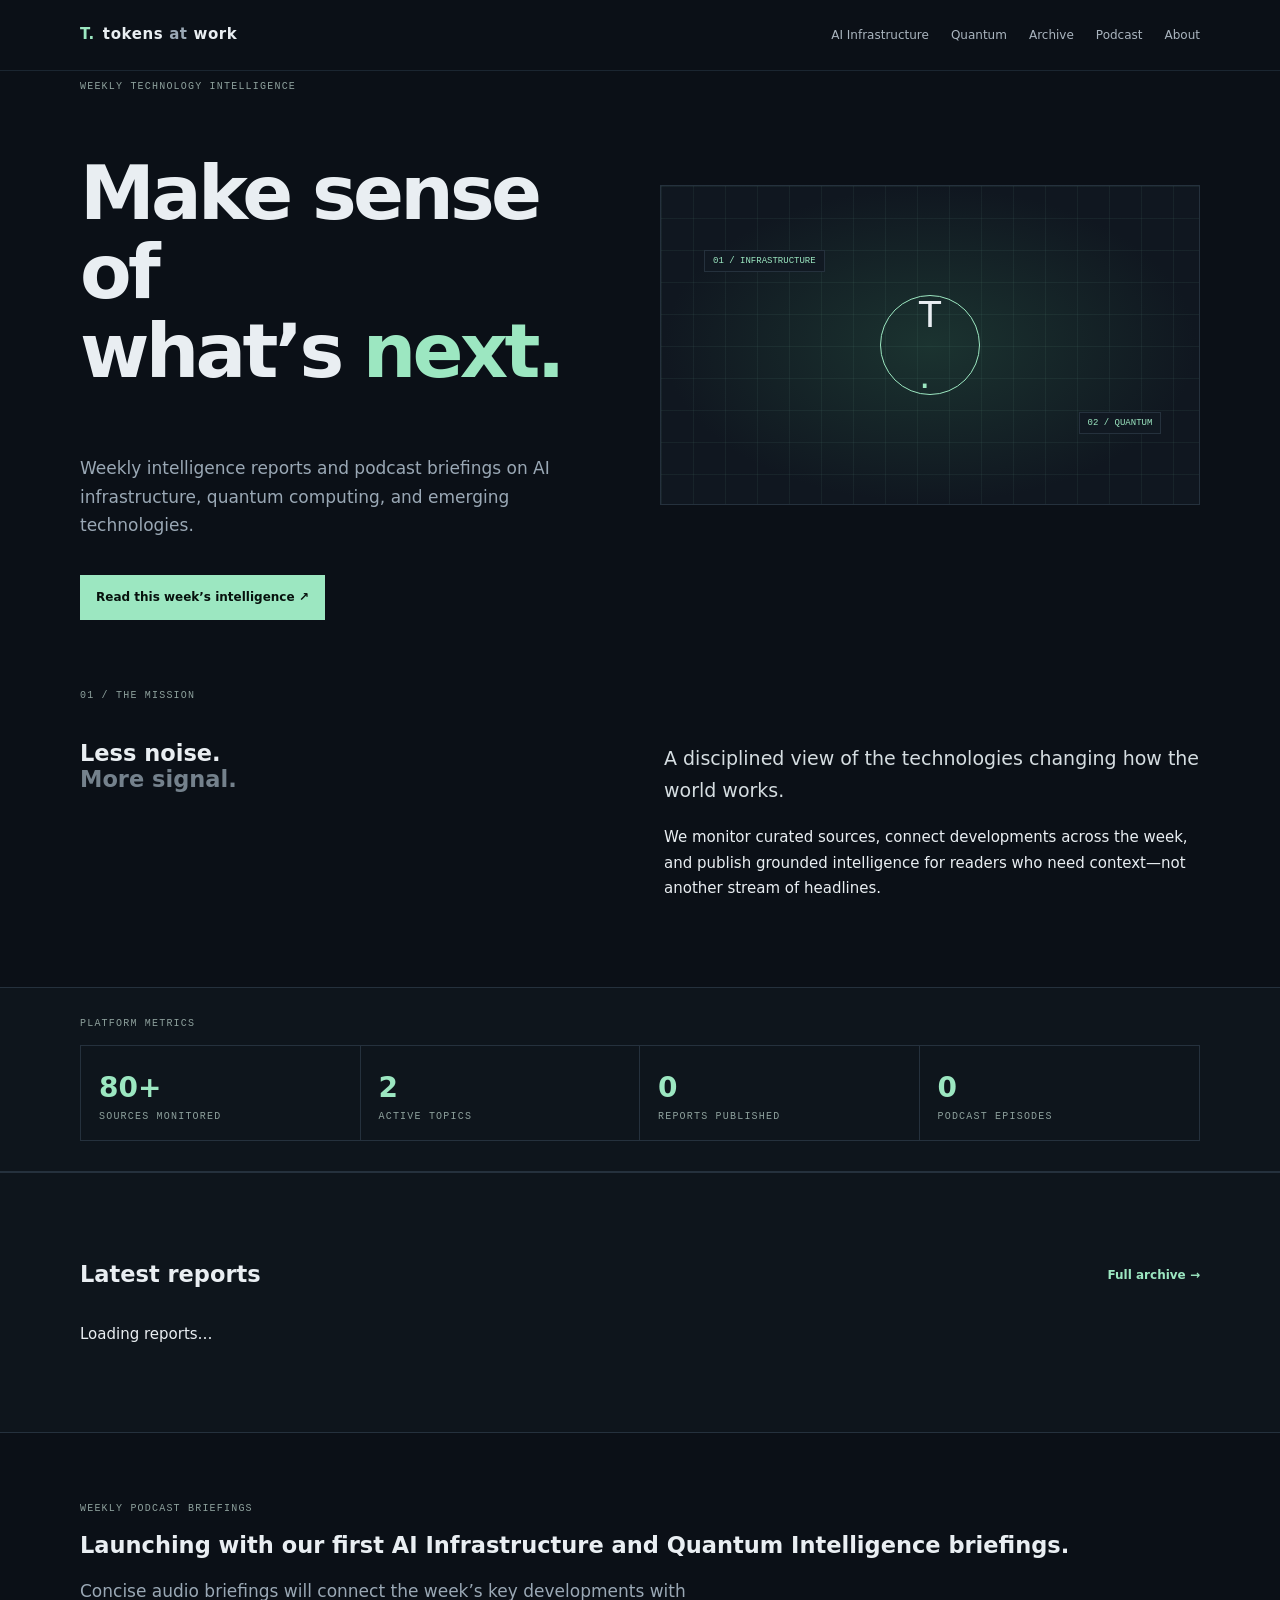
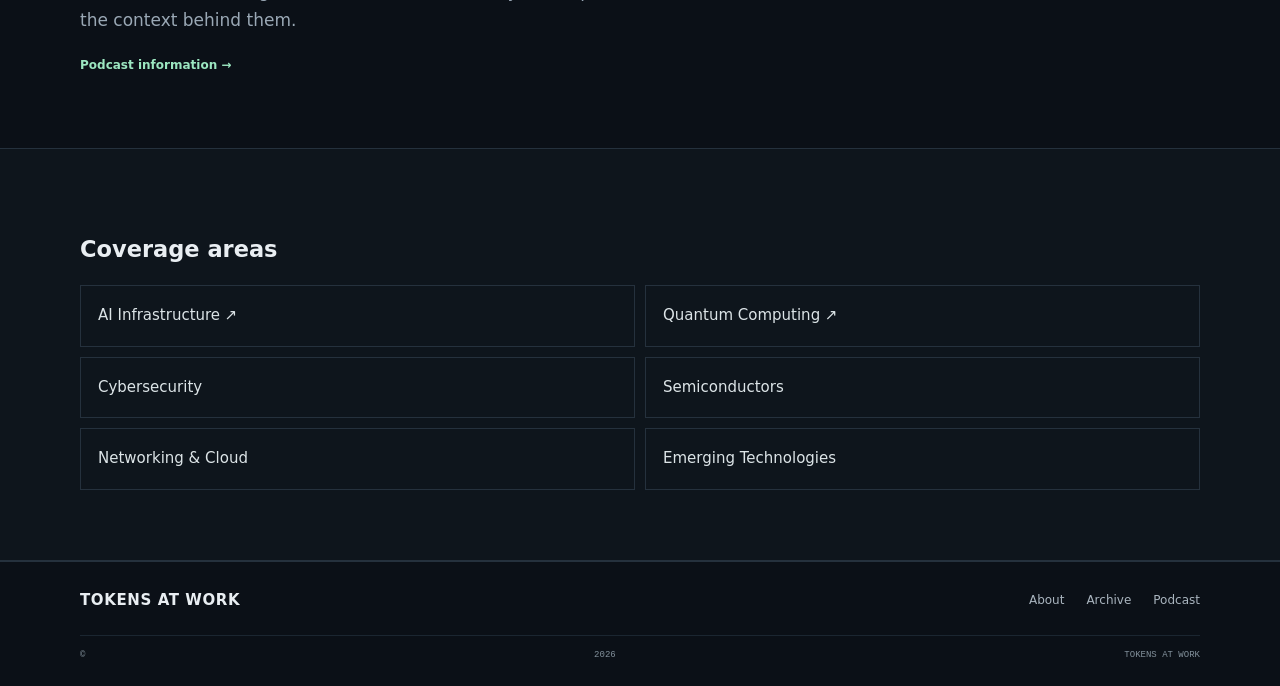
==== index.html @ ba8f6837 "Prepare Tokens at Work site with stable catalog root and report previews" ====
<!doctype html>
<html lang="en"><head><meta charset="utf-8"><meta name="viewport" content="width=device-width, initial-scale=1"><meta name="description" content="Weekly intelligence reports and podcast briefings on AI infrastructure, quantum computing, and emerging technologies."><meta name="theme-color" content="#0b1017"><title>Tokens at Work — Weekly Technology Intelligence</title><link rel="stylesheet" href="assets/css/styles.css"><script src="assets/js/main.js" defer></script></head><body><a class="skip-link" href="#main">Skip to content</a><header class="site-header"><div class="container nav-wrap"><a class="brand" href="index.html"><span class="brand-mark">T.</span><span>tokens <span class="brand-at">at</span> work</span></a><button class="menu-toggle" aria-expanded="false" aria-controls="primary-nav" aria-label="Toggle navigation"><span></span><span></span></button><nav class="primary-nav" id="primary-nav"><a href="ai/index.html">AI Infrastructure</a><a href="quantum/index.html">Quantum</a><a href="archive/index.html">Archive</a><a href="podcast/index.html">Podcast</a><a href="about/index.html">About</a></nav></div></header><main id="main"><section class="hero container"><div><p class="eyebrow">WEEKLY TECHNOLOGY INTELLIGENCE</p><h1>Make sense of<br>what’s <span class="accent-text">next.</span></h1><p class="hero-lede">Weekly intelligence reports and podcast briefings on AI infrastructure, quantum computing, and emerging technologies.</p><a class="button button-primary" href="archive/index.html">Read this week’s intelligence ↗</a></div><div class="hero-visual"><div class="visual-grid"></div><div class="visual-core">T<span>.</span></div><span class="signal signal-a">01 / INFRASTRUCTURE</span><span class="signal signal-b">02 / QUANTUM</span></div></section><section class="section container"><div class="section-kicker">01 / THE MISSION</div><div class="mission-content"><h2>Less noise.<br><span class="muted">More signal.</span></h2><div><p class="body-large">A disciplined view of the technologies changing how the world works.</p><p>We monitor curated sources, connect developments across the week, and publish grounded intelligence for readers who need context—not another stream of headlines.</p></div></div></section><section class="metrics-section"><div class="container"><div class="section-kicker">PLATFORM METRICS</div><div class="metrics-grid"><div class="metric-card"><strong data-metric="sources">80+</strong><span>SOURCES MONITORED</span></div><div class="metric-card"><strong data-metric="topics">2</strong><span>ACTIVE TOPICS</span></div><div class="metric-card"><strong data-metric="reports">0</strong><span>REPORTS PUBLISHED</span></div><div class="metric-card"><strong data-metric="episodes">0</strong><span>PODCAST EPISODES</span></div></div></div></section><section class="section section-border"><div class="container"><div class="section-heading"><h2>Latest reports</h2><a class="text-link" href="archive/index.html">Full archive →</a></div><div class="report-grid" data-report-list data-limit="2"><p>Loading reports…</p></div></div></section><section class="section container"><div class="section-kicker">WEEKLY PODCAST BRIEFINGS</div><h2>Launching with our first AI Infrastructure and Quantum Intelligence briefings.</h2><p class="hero-lede">Concise audio briefings will connect the week’s key developments with the context behind them.</p><a class="text-link" href="podcast/index.html">Podcast information →</a></section><section class="section section-border"><div class="container"><h2>Coverage areas</h2><div class="topics-grid"><a class="topic-tile" href="ai/index.html">AI Infrastructure ↗</a><a class="topic-tile" href="quantum/index.html">Quantum Computing ↗</a><a class="topic-tile" href="cyber/index.html">Cybersecurity</a><a class="topic-tile" href="semiconductors/index.html">Semiconductors</a><a class="topic-tile" href="networking/index.html">Networking &amp; Cloud</a><span class="topic-tile">Emerging Technologies</span></div></div></section></main><footer class="site-footer"><div class="container footer-main"><a class="brand" href="index.html">TOKENS AT WORK</a><div class="footer-links"><a href="about/index.html">About</a><a href="archive/index.html">Archive</a><a href="podcast/index.html">Podcast</a></div></div><div class="container footer-bottom">© <span data-year>2026</span> TOKENS AT WORK</div></footer></body></html>
---- assets/css/styles.css ----
@charset "UTF-8";
:root{color-scheme:dark;--bg:#0b1017;--surface:#101720;--line:#25313d;--soft:#1b2631;--text:#e9eef2;--muted:#9aa8b5;--accent:#9ce7c1;--mono:ui-monospace,SFMono-Regular,Consolas,monospace;--sans:system-ui,-apple-system,"Segoe UI",sans-serif;--max:1120px}*{box-sizing:border-box}body{margin:0;background:var(--bg);color:var(--text);font:15px/1.7 var(--sans)}a{color:inherit;text-decoration:none}a:hover{color:var(--accent)}.container{width:min(var(--max),calc(100% - 48px));margin:auto}.skip-link{position:absolute;top:-100px;left:1rem;background:var(--accent);color:#07110d;padding:.5rem}.skip-link:focus{top:1rem}.site-header{border-bottom:1px solid var(--soft)}.nav-wrap{min-height:70px;display:flex;align-items:center;justify-content:space-between}.brand{font-weight:750;letter-spacing:.04em}.brand-mark{color:var(--accent);padding-right:8px}.brand-at{color:var(--muted)}.primary-nav,.footer-links{display:flex;gap:22px}.primary-nav a,.footer-links a{font-size:12px;color:#aab5bf}.menu-toggle{display:none}.hero{min-height:470px;display:grid;grid-template-columns:1fr 1fr;gap:40px;align-items:center}.hero h1,.page-hero h1{font-size:clamp(2.8rem,6vw,4.7rem);line-height:1.05;letter-spacing:-.05em}.accent-text{color:var(--accent)}.hero-lede{max-width:620px;color:var(--muted);font-size:17px}.eyebrow,.section-kicker,.mono,.metric-card span{font:10px var(--mono);letter-spacing:.12em;color:#8da09c}.button{display:inline-block;margin-top:18px;padding:12px 16px;background:var(--accent);color:#07110d;font-size:12px;font-weight:700}.section{padding-block:70px}.section-border,.metrics-section{border-block:1px solid var(--line);background:#0e151c}.mission-content,.split-section{display:grid;grid-template-columns:1fr 1fr;gap:48px;margin-top:22px}.mission-content h2,.section h2{line-height:1.15}.muted{color:#74818c}.body-large{font-size:19px;color:#d5dde1}.metrics-section{padding:30px 0}.metrics-grid{display:grid;grid-template-columns:repeat(4,1fr);margin-top:16px;border:1px solid var(--line)}.metric-card{padding:18px;display:flex;flex-direction:column;border-right:1px solid var(--line)}.metric-card:last-child{border:0}.metric-card strong{font-size:28px;color:var(--accent)}.section-heading{display:flex;justify-content:space-between;align-items:center}.text-link{color:var(--accent);font-size:12px;font-weight:650}.report-grid{display:grid;grid-template-columns:1fr 1fr;gap:14px}.report-card,.episode-preview{padding:22px;border:1px solid var(--line);background:var(--surface)}.card-topline,.card-footer{display:flex;justify-content:space-between;gap:10px}.topic-tag{font:9px var(--mono);color:var(--accent)}.tag-quantum{color:#c3a6ff}.report-card p,.episode-row p{color:var(--muted);font-size:13px}.card-footer{border-top:1px solid var(--soft);padding-top:12px;font:10px var(--mono);color:#9aa8b5}.topics-grid{display:grid;grid-template-columns:1fr 1fr;gap:10px;margin-top:22px}.topic-tile{padding:17px;border:1px solid var(--line);color:#dce4e7}.hero-visual{height:320px;position:relative;display:grid;place-items:center;overflow:hidden;border:1px solid var(--line);background:radial-gradient(ellipse,#1b3330,#101720 70%)}.visual-grid{position:absolute;inset:0;background-image:linear-gradient(#8ed6bd10 1px,transparent 1px),linear-gradient(90deg,#8ed6bd10 1px,transparent 1px);background-size:32px 32px}.visual-core{z-index:1;width:100px;height:100px;border:1px solid var(--accent);border-radius:50%;display:grid;place-content:center;font-size:36px}.visual-core span{color:var(--accent)}.signal{position:absolute;padding:5px 8px;background:#111922;border:1px solid var(--line);font:9px var(--mono);color:var(--accent)}.signal-a{top:20%;left:8%}.signal-b{right:7%;bottom:22%}.site-footer{border-top:1px solid var(--line);padding:26px 0}.footer-main,.footer-bottom{display:flex;justify-content:space-between;gap:20px;align-items:center}.footer-bottom{margin-top:22px;border-top:1px solid var(--soft);padding-top:14px;font:9px var(--mono);color:#82909b}.page-hero{padding-block:70px}.archive-year{padding:15px 0;border-bottom:1px solid var(--line)}.week-group{padding:12px;border-top:1px solid var(--soft)}.archive-row,.episode-row{display:flex;align-items:center;justify-content:space-between;gap:16px;padding:10px 0}.empty-state{padding:16px;border:1px solid var(--line);color:var(--muted)}.platform-links{display:flex;gap:15px;flex-wrap:wrap;padding:16px 0}.platform-links a{border:1px solid var(--line);padding:10px}.report-document{max-width:800px}.report-document li{margin:.5rem 0}.sample-note{font-size:12px;color:var(--muted)}
@media(max-width:720px){.container{width:calc(100% - 32px)}.hero{grid-template-columns:1fr;padding-block:45px}.hero-visual{height:260px}.primary-nav{gap:10px;flex-wrap:wrap}.primary-nav a{font-size:10px}.mission-content,.split-section{grid-template-columns:1fr;gap:15px}.report-grid{grid-template-columns:1fr}.metrics-grid{grid-template-columns:1fr 1fr}.metric-card:nth-child(2){border-right:0}.metric-card:nth-child(-n+2){border-bottom:1px solid var(--line)}.topics-grid{grid-template-columns:1fr}.footer-main{align-items:flex-start;flex-direction:column}.section{padding-block:48px}}
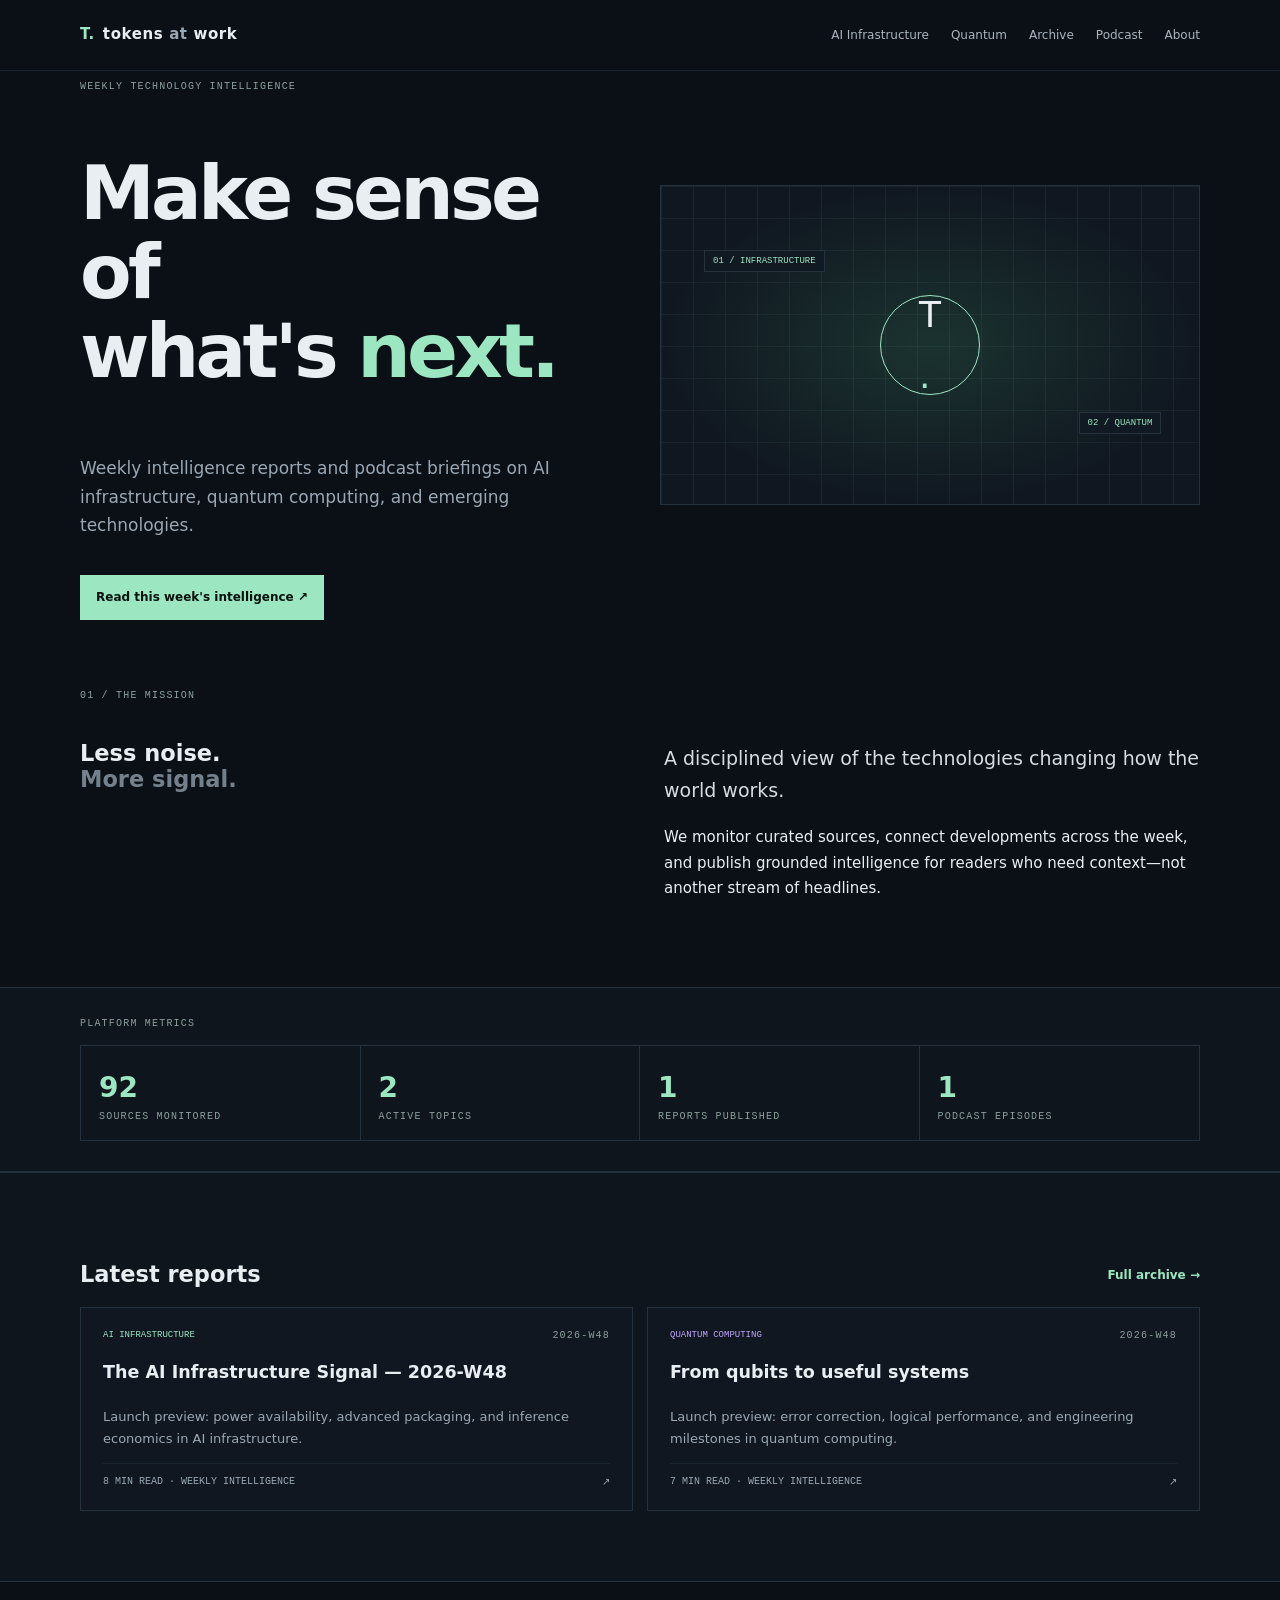
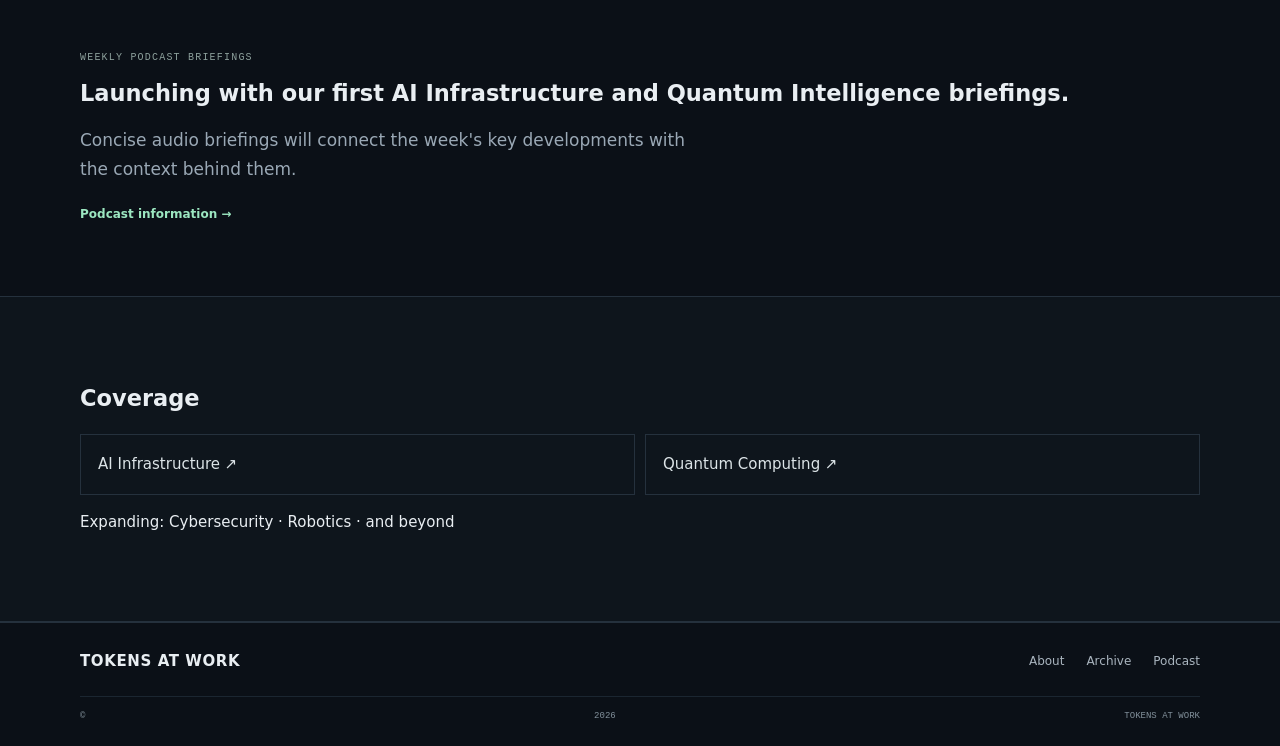
==== commit e4e917aa: "Clean up" ====
--- a/index.html
+++ b/index.html
@@ -1,2 +1,109 @@
 <!doctype html>
-<html lang="en"><head><meta charset="utf-8"><meta name="viewport" content="width=device-width, initial-scale=1"><meta name="description" content="Weekly intelligence reports and podcast briefings on AI infrastructure, quantum computing, and emerging technologies."><meta name="theme-color" content="#0b1017"><title>Tokens at Work — Weekly Technology Intelligence</title><link rel="stylesheet" href="assets/css/styles.css"><script src="assets/js/main.js" defer></script></head><body><a class="skip-link" href="#main">Skip to content</a><header class="site-header"><div class="container nav-wrap"><a class="brand" href="index.html"><span class="brand-mark">T.</span><span>tokens <span class="brand-at">at</span> work</span></a><button class="menu-toggle" aria-expanded="false" aria-controls="primary-nav" aria-label="Toggle navigation"><span></span><span></span></button><nav class="primary-nav" id="primary-nav"><a href="ai/index.html">AI Infrastructure</a><a href="quantum/index.html">Quantum</a><a href="archive/index.html">Archive</a><a href="podcast/index.html">Podcast</a><a href="about/index.html">About</a></nav></div></header><main id="main"><section class="hero container"><div><p class="eyebrow">WEEKLY TECHNOLOGY INTELLIGENCE</p><h1>Make sense of<br>what’s <span class="accent-text">next.</span></h1><p class="hero-lede">Weekly intelligence reports and podcast briefings on AI infrastructure, quantum computing, and emerging technologies.</p><a class="button button-primary" href="archive/index.html">Read this week’s intelligence ↗</a></div><div class="hero-visual"><div class="visual-grid"></div><div class="visual-core">T<span>.</span></div><span class="signal signal-a">01 / INFRASTRUCTURE</span><span class="signal signal-b">02 / QUANTUM</span></div></section><section class="section container"><div class="section-kicker">01 / THE MISSION</div><div class="mission-content"><h2>Less noise.<br><span class="muted">More signal.</span></h2><div><p class="body-large">A disciplined view of the technologies changing how the world works.</p><p>We monitor curated sources, connect developments across the week, and publish grounded intelligence for readers who need context—not another stream of headlines.</p></div></div></section><section class="metrics-section"><div class="container"><div class="section-kicker">PLATFORM METRICS</div><div class="metrics-grid"><div class="metric-card"><strong data-metric="sources">80+</strong><span>SOURCES MONITORED</span></div><div class="metric-card"><strong data-metric="topics">2</strong><span>ACTIVE TOPICS</span></div><div class="metric-card"><strong data-metric="reports">0</strong><span>REPORTS PUBLISHED</span></div><div class="metric-card"><strong data-metric="episodes">0</strong><span>PODCAST EPISODES</span></div></div></div></section><section class="section section-border"><div class="container"><div class="section-heading"><h2>Latest reports</h2><a class="text-link" href="archive/index.html">Full archive →</a></div><div class="report-grid" data-report-list data-limit="2"><p>Loading reports…</p></div></div></section><section class="section container"><div class="section-kicker">WEEKLY PODCAST BRIEFINGS</div><h2>Launching with our first AI Infrastructure and Quantum Intelligence briefings.</h2><p class="hero-lede">Concise audio briefings will connect the week’s key developments with the context behind them.</p><a class="text-link" href="podcast/index.html">Podcast information →</a></section><section class="section section-border"><div class="container"><h2>Coverage areas</h2><div class="topics-grid"><a class="topic-tile" href="ai/index.html">AI Infrastructure ↗</a><a class="topic-tile" href="quantum/index.html">Quantum Computing ↗</a><a class="topic-tile" href="cyber/index.html">Cybersecurity</a><a class="topic-tile" href="semiconductors/index.html">Semiconductors</a><a class="topic-tile" href="networking/index.html">Networking &amp; Cloud</a><span class="topic-tile">Emerging Technologies</span></div></div></section></main><footer class="site-footer"><div class="container footer-main"><a class="brand" href="index.html">TOKENS AT WORK</a><div class="footer-links"><a href="about/index.html">About</a><a href="archive/index.html">Archive</a><a href="podcast/index.html">Podcast</a></div></div><div class="container footer-bottom">© <span data-year>2026</span> TOKENS AT WORK</div></footer></body></html>
+<html lang="en">
+<head>
+  <meta charset="utf-8">
+  <meta name="viewport" content="width=device-width, initial-scale=1">
+  <meta name="description" content="Weekly intelligence reports and podcast briefings on AI infrastructure, quantum computing, and emerging technologies.">
+  <meta name="theme-color" content="#0b1017">
+  <title>Tokens at Work — Weekly Technology Intelligence</title>
+  <link rel="stylesheet" href="assets/css/styles.css">
+  <script src="assets/js/main.js" defer></script>
+</head>
+<body>
+  <a class="skip-link" href="#main">Skip to content</a>
+
+  <header class="site-header">
+    <div class="container nav-wrap">
+      <a class="brand" href="index.html"><span class="brand-mark">T.</span><span>tokens <span class="brand-at">at</span> work</span></a>
+      <button class="menu-toggle" aria-expanded="false" aria-controls="primary-nav" aria-label="Toggle navigation"><span></span><span></span></button>
+      <nav class="primary-nav" id="primary-nav">
+        <a href="ai/index.html">AI Infrastructure</a>
+        <a href="quantum/index.html">Quantum</a>
+        <a href="archive/index.html">Archive</a>
+        <a href="podcast/index.html">Podcast</a>
+        <a href="about/index.html">About</a>
+      </nav>
+    </div>
+  </header>
+
+  <main id="main">
+    <section class="hero container">
+      <div>
+        <p class="eyebrow">WEEKLY TECHNOLOGY INTELLIGENCE</p>
+        <h1>Make sense of<br>what's <span class="accent-text">next.</span></h1>
+        <p class="hero-lede">Weekly intelligence reports and podcast briefings on AI infrastructure, quantum computing, and emerging technologies.</p>
+        <a class="button button-primary" href="archive/index.html">Read this week's intelligence ↗</a>
+      </div>
+      <div class="hero-visual">
+        <div class="visual-grid"></div>
+        <div class="visual-core">T<span>.</span></div>
+        <span class="signal signal-a">01 / INFRASTRUCTURE</span>
+        <span class="signal signal-b">02 / QUANTUM</span>
+      </div>
+    </section>
+
+    <section class="section container">
+      <div class="section-kicker">01 / THE MISSION</div>
+      <div class="mission-content">
+        <h2>Less noise.<br><span class="muted">More signal.</span></h2>
+        <div>
+          <p class="body-large">A disciplined view of the technologies changing how the world works.</p>
+          <p>We monitor curated sources, connect developments across the week, and publish grounded intelligence for readers who need context—not another stream of headlines.</p>
+        </div>
+      </div>
+    </section>
+
+    <section class="metrics-section">
+      <div class="container">
+        <div class="section-kicker">PLATFORM METRICS</div>
+        <div class="metrics-grid">
+          <div class="metric-card"><strong data-metric="sources">80+</strong><span>SOURCES MONITORED</span></div>
+          <div class="metric-card"><strong data-metric="topics">2</strong><span>ACTIVE TOPICS</span></div>
+          <div class="metric-card"><strong data-metric="reports">0</strong><span>REPORTS PUBLISHED</span></div>
+          <div class="metric-card"><strong data-metric="episodes">0</strong><span>PODCAST EPISODES</span></div>
+        </div>
+      </div>
+    </section>
+
+    <section class="section section-border">
+      <div class="container">
+        <div class="section-heading">
+          <h2>Latest reports</h2>
+          <a class="text-link" href="archive/index.html">Full archive →</a>
+        </div>
+        <div class="report-grid" data-report-list data-limit="2"><p>Loading reports…</p></div>
+      </div>
+    </section>
+
+    <section class="section container">
+      <div class="section-kicker">WEEKLY PODCAST BRIEFINGS</div>
+      <h2>Launching with our first AI Infrastructure and Quantum Intelligence briefings.</h2>
+      <p class="hero-lede">Concise audio briefings will connect the week's key developments with the context behind them.</p>
+      <a class="text-link" href="podcast/index.html">Podcast information →</a>
+    </section>
+
+    <section class="section section-border">
+      <div class="container">
+        <h2>Coverage</h2>
+        <div class="topics-grid">
+          <a class="topic-tile" href="ai/index.html">AI Infrastructure ↗</a>
+          <a class="topic-tile" href="quantum/index.html">Quantum Computing ↗</a>
+        </div>
+        <p class="expanding">Expanding: Cybersecurity · Robotics · and beyond</p>
+      </div>
+    </section>
+  </main>
+
+  <footer class="site-footer">
+    <div class="container footer-main">
+      <a class="brand" href="index.html">TOKENS AT WORK</a>
+      <div class="footer-links">
+        <a href="about/index.html">About</a>
+        <a href="archive/index.html">Archive</a>
+        <a href="podcast/index.html">Podcast</a>
+      </div>
+    </div>
+    <div class="container footer-bottom">© <span data-year>2026</span> TOKENS AT WORK</div>
+  </footer>
+</body>
+</html>   
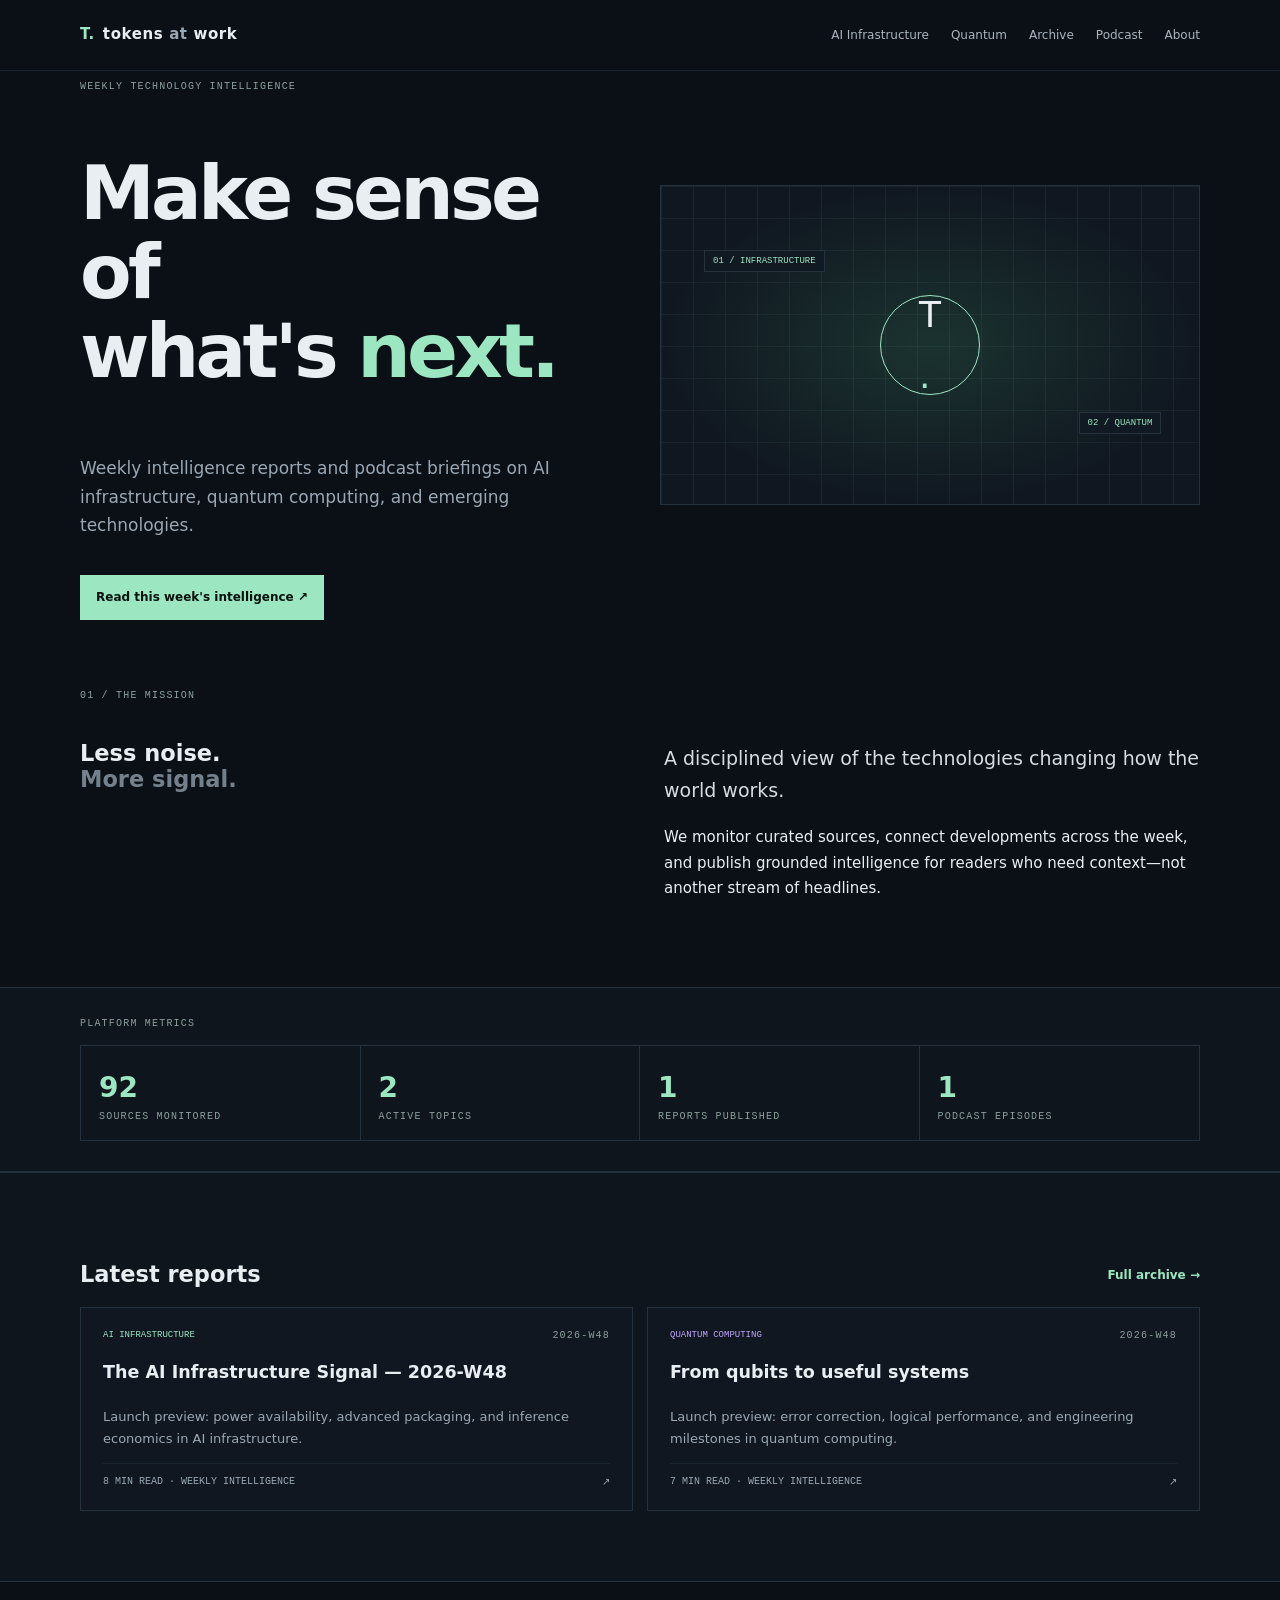
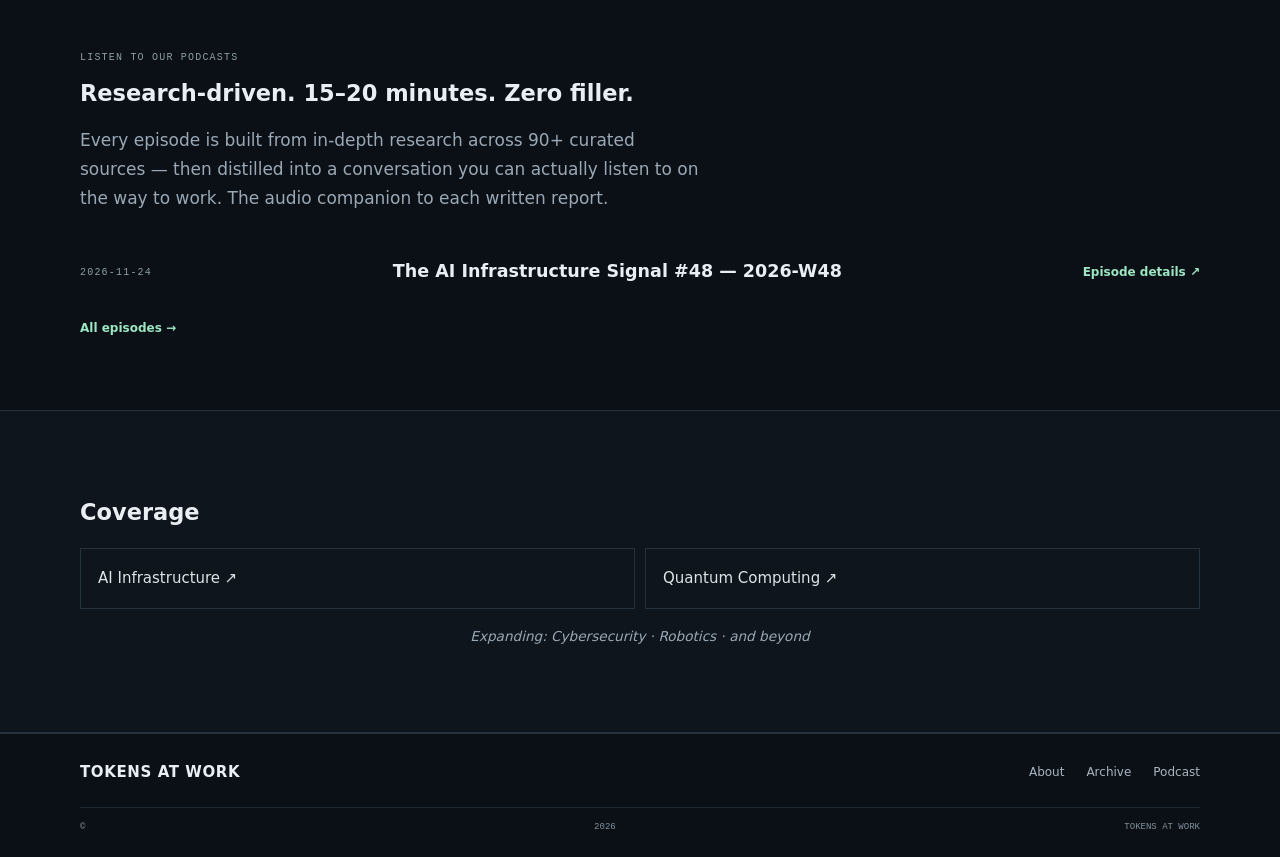
==== commit 79b9f9f1: "Update podcast section content and heading" ====
--- a/index.html
+++ b/index.html
@@ -76,10 +76,11 @@
     </section>
 
     <section class="section container">
-      <div class="section-kicker">WEEKLY PODCAST BRIEFINGS</div>
-      <h2>Launching with our first AI Infrastructure and Quantum Intelligence briefings.</h2>
-      <p class="hero-lede">Concise audio briefings will connect the week's key developments with the context behind them.</p>
-      <a class="text-link" href="podcast/index.html">Podcast information →</a>
+      <div class="section-kicker">LISTEN TO OUR PODCASTS</div>
+      <h2>Research-driven. 15–20 minutes. Zero filler.</h2>
+      <p class="hero-lede">Every episode is built from in-depth research across 90+ curated sources — then distilled into a conversation you can actually listen to on the way to work. The audio companion to each written report.</p>
+      <div data-latest-episode><p>Loading latest episode…</p></div>
+      <a class="text-link" href="podcast/index.html">All episodes →</a>
     </section>
 
     <section class="section section-border">
--- a/assets/css/styles.css
+++ b/assets/css/styles.css
@@ -1,3 +1,344 @@
 @charset "UTF-8";
-:root{color-scheme:dark;--bg:#0b1017;--surface:#101720;--line:#25313d;--soft:#1b2631;--text:#e9eef2;--muted:#9aa8b5;--accent:#9ce7c1;--mono:ui-monospace,SFMono-Regular,Consolas,monospace;--sans:system-ui,-apple-system,"Segoe UI",sans-serif;--max:1120px}*{box-sizing:border-box}body{margin:0;background:var(--bg);color:var(--text);font:15px/1.7 var(--sans)}a{color:inherit;text-decoration:none}a:hover{color:var(--accent)}.container{width:min(var(--max),calc(100% - 48px));margin:auto}.skip-link{position:absolute;top:-100px;left:1rem;background:var(--accent);color:#07110d;padding:.5rem}.skip-link:focus{top:1rem}.site-header{border-bottom:1px solid var(--soft)}.nav-wrap{min-height:70px;display:flex;align-items:center;justify-content:space-between}.brand{font-weight:750;letter-spacing:.04em}.brand-mark{color:var(--accent);padding-right:8px}.brand-at{color:var(--muted)}.primary-nav,.footer-links{display:flex;gap:22px}.primary-nav a,.footer-links a{font-size:12px;color:#aab5bf}.menu-toggle{display:none}.hero{min-height:470px;display:grid;grid-template-columns:1fr 1fr;gap:40px;align-items:center}.hero h1,.page-hero h1{font-size:clamp(2.8rem,6vw,4.7rem);line-height:1.05;letter-spacing:-.05em}.accent-text{color:var(--accent)}.hero-lede{max-width:620px;color:var(--muted);font-size:17px}.eyebrow,.section-kicker,.mono,.metric-card span{font:10px var(--mono);letter-spacing:.12em;color:#8da09c}.button{display:inline-block;margin-top:18px;padding:12px 16px;background:var(--accent);color:#07110d;font-size:12px;font-weight:700}.section{padding-block:70px}.section-border,.metrics-section{border-block:1px solid var(--line);background:#0e151c}.mission-content,.split-section{display:grid;grid-template-columns:1fr 1fr;gap:48px;margin-top:22px}.mission-content h2,.section h2{line-height:1.15}.muted{color:#74818c}.body-large{font-size:19px;color:#d5dde1}.metrics-section{padding:30px 0}.metrics-grid{display:grid;grid-template-columns:repeat(4,1fr);margin-top:16px;border:1px solid var(--line)}.metric-card{padding:18px;display:flex;flex-direction:column;border-right:1px solid var(--line)}.metric-card:last-child{border:0}.metric-card strong{font-size:28px;color:var(--accent)}.section-heading{display:flex;justify-content:space-between;align-items:center}.text-link{color:var(--accent);font-size:12px;font-weight:650}.report-grid{display:grid;grid-template-columns:1fr 1fr;gap:14px}.report-card,.episode-preview{padding:22px;border:1px solid var(--line);background:var(--surface)}.card-topline,.card-footer{display:flex;justify-content:space-between;gap:10px}.topic-tag{font:9px var(--mono);color:var(--accent)}.tag-quantum{color:#c3a6ff}.report-card p,.episode-row p{color:var(--muted);font-size:13px}.card-footer{border-top:1px solid var(--soft);padding-top:12px;font:10px var(--mono);color:#9aa8b5}.topics-grid{display:grid;grid-template-columns:1fr 1fr;gap:10px;margin-top:22px}.topic-tile{padding:17px;border:1px solid var(--line);color:#dce4e7}.hero-visual{height:320px;position:relative;display:grid;place-items:center;overflow:hidden;border:1px solid var(--line);background:radial-gradient(ellipse,#1b3330,#101720 70%)}.visual-grid{position:absolute;inset:0;background-image:linear-gradient(#8ed6bd10 1px,transparent 1px),linear-gradient(90deg,#8ed6bd10 1px,transparent 1px);background-size:32px 32px}.visual-core{z-index:1;width:100px;height:100px;border:1px solid var(--accent);border-radius:50%;display:grid;place-content:center;font-size:36px}.visual-core span{color:var(--accent)}.signal{position:absolute;padding:5px 8px;background:#111922;border:1px solid var(--line);font:9px var(--mono);color:var(--accent)}.signal-a{top:20%;left:8%}.signal-b{right:7%;bottom:22%}.site-footer{border-top:1px solid var(--line);padding:26px 0}.footer-main,.footer-bottom{display:flex;justify-content:space-between;gap:20px;align-items:center}.footer-bottom{margin-top:22px;border-top:1px solid var(--soft);padding-top:14px;font:9px var(--mono);color:#82909b}.page-hero{padding-block:70px}.archive-year{padding:15px 0;border-bottom:1px solid var(--line)}.week-group{padding:12px;border-top:1px solid var(--soft)}.archive-row,.episode-row{display:flex;align-items:center;justify-content:space-between;gap:16px;padding:10px 0}.empty-state{padding:16px;border:1px solid var(--line);color:var(--muted)}.platform-links{display:flex;gap:15px;flex-wrap:wrap;padding:16px 0}.platform-links a{border:1px solid var(--line);padding:10px}.report-document{max-width:800px}.report-document li{margin:.5rem 0}.sample-note{font-size:12px;color:var(--muted)}
-@media(max-width:720px){.container{width:calc(100% - 32px)}.hero{grid-template-columns:1fr;padding-block:45px}.hero-visual{height:260px}.primary-nav{gap:10px;flex-wrap:wrap}.primary-nav a{font-size:10px}.mission-content,.split-section{grid-template-columns:1fr;gap:15px}.report-grid{grid-template-columns:1fr}.metrics-grid{grid-template-columns:1fr 1fr}.metric-card:nth-child(2){border-right:0}.metric-card:nth-child(-n+2){border-bottom:1px solid var(--line)}.topics-grid{grid-template-columns:1fr}.footer-main{align-items:flex-start;flex-direction:column}.section{padding-block:48px}}
+
+:root {
+  color-scheme: dark;
+  --bg: #0b1017;
+  --surface: #101720;
+  --line: #25313d;
+  --soft: #1b2631;
+  --text: #e9eef2;
+  --muted: #9aa8b5;
+  --accent: #9ce7c1;
+  --mono: ui-monospace, SFMono-Regular, Consolas, monospace;
+  --sans: system-ui, -apple-system, "Segoe UI", sans-serif;
+  --max: 1120px;
+}
+
+* { box-sizing: border-box; }
+
+body {
+  margin: 0;
+  background: var(--bg);
+  color: var(--text);
+  font: 15px/1.7 var(--sans);
+}
+
+a { color: inherit; text-decoration: none; }
+a:hover { color: var(--accent); }
+
+.container {
+  width: min(var(--max), calc(100% - 48px));
+  margin: auto;
+}
+
+.skip-link {
+  position: absolute;
+  top: -100px;
+  left: 1rem;
+  background: var(--accent);
+  color: #07110d;
+  padding: .5rem;
+}
+.skip-link:focus { top: 1rem; }
+
+.site-header { border-bottom: 1px solid var(--soft); }
+
+.nav-wrap {
+  min-height: 70px;
+  display: flex;
+  align-items: center;
+  justify-content: space-between;
+}
+
+.brand { font-weight: 750; letter-spacing: .04em; }
+.brand-mark { color: var(--accent); padding-right: 8px; }
+.brand-at { color: var(--muted); }
+
+.primary-nav,
+.footer-links {
+  display: flex;
+  gap: 22px;
+}
+
+.primary-nav a,
+.footer-links a {
+  font-size: 12px;
+  color: #aab5bf;
+}
+
+.menu-toggle { display: none; }
+
+.hero {
+  min-height: 470px;
+  display: grid;
+  grid-template-columns: 1fr 1fr;
+  gap: 40px;
+  align-items: center;
+}
+
+.hero h1,
+.page-hero h1 {
+  font-size: clamp(2.8rem, 6vw, 4.7rem);
+  line-height: 1.05;
+  letter-spacing: -.05em;
+}
+
+.accent-text { color: var(--accent); }
+
+.hero-lede {
+  max-width: 620px;
+  color: var(--muted);
+  font-size: 17px;
+}
+
+.eyebrow,
+.section-kicker,
+.mono,
+.metric-card span {
+  font: 10px var(--mono);
+  letter-spacing: .12em;
+  color: #8da09c;
+}
+
+.button {
+  display: inline-block;
+  margin-top: 18px;
+  padding: 12px 16px;
+  background: var(--accent);
+  color: #07110d;
+  font-size: 12px;
+  font-weight: 700;
+}
+
+.section { padding-block: 70px; }
+
+.section-border,
+.metrics-section {
+  border-block: 1px solid var(--line);
+  background: #0e151c;
+}
+
+.mission-content,
+.split-section {
+  display: grid;
+  grid-template-columns: 1fr 1fr;
+  gap: 48px;
+  margin-top: 22px;
+}
+
+.mission-content h2,
+.section h2 { line-height: 1.15; }
+
+.muted { color: #74818c; }
+.body-large { font-size: 19px; color: #d5dde1; }
+
+.metrics-section { padding: 30px 0; }
+
+.metrics-grid {
+  display: grid;
+  grid-template-columns: repeat(4, 1fr);
+  margin-top: 16px;
+  border: 1px solid var(--line);
+}
+
+.metric-card {
+  padding: 18px;
+  display: flex;
+  flex-direction: column;
+  border-right: 1px solid var(--line);
+}
+.metric-card:last-child { border: 0; }
+.metric-card strong { font-size: 28px; color: var(--accent); }
+
+.section-heading {
+  display: flex;
+  justify-content: space-between;
+  align-items: center;
+}
+
+.text-link {
+  color: var(--accent);
+  font-size: 12px;
+  font-weight: 650;
+}
+
+.report-grid {
+  display: grid;
+  grid-template-columns: 1fr 1fr;
+  gap: 14px;
+}
+
+.report-card,
+.episode-preview {
+  padding: 22px;
+  border: 1px solid var(--line);
+  background: var(--surface);
+}
+
+.card-topline,
+.card-footer {
+  display: flex;
+  justify-content: space-between;
+  gap: 10px;
+}
+
+.topic-tag { font: 9px var(--mono); color: var(--accent); }
+.tag-quantum { color: #c3a6ff; }
+
+.report-card p,
+.episode-row p {
+  color: var(--muted);
+  font-size: 13px;
+}
+
+.card-footer {
+  border-top: 1px solid var(--soft);
+  padding-top: 12px;
+  font: 10px var(--mono);
+  color: #9aa8b5;
+}
+
+.topics-grid {
+  display: grid;
+  grid-template-columns: 1fr 1fr;
+  gap: 10px;
+  margin-top: 22px;
+}
+
+.topic-tile {
+  padding: 17px;
+  border: 1px solid var(--line);
+  color: #dce4e7;
+}
+
+.hero-visual {
+  height: 320px;
+  position: relative;
+  display: grid;
+  place-items: center;
+  overflow: hidden;
+  border: 1px solid var(--line);
+  background: radial-gradient(ellipse, #1b3330, #101720 70%);
+}
+
+.visual-grid {
+  position: absolute;
+  inset: 0;
+  background-image:
+    linear-gradient(#8ed6bd10 1px, transparent 1px),
+    linear-gradient(90deg, #8ed6bd10 1px, transparent 1px);
+  background-size: 32px 32px;
+}
+
+.visual-core {
+  z-index: 1;
+  width: 100px;
+  height: 100px;
+  border: 1px solid var(--accent);
+  border-radius: 50%;
+  display: grid;
+  place-content: center;
+  font-size: 36px;
+}
+.visual-core span { color: var(--accent); }
+
+.signal {
+  position: absolute;
+  padding: 5px 8px;
+  background: #111922;
+  border: 1px solid var(--line);
+  font: 9px var(--mono);
+  color: var(--accent);
+}
+.signal-a { top: 20%; left: 8%; }
+.signal-b { right: 7%; bottom: 22%; }
+
+.site-footer {
+  border-top: 1px solid var(--line);
+  padding: 26px 0;
+}
+
+.footer-main,
+.footer-bottom {
+  display: flex;
+  justify-content: space-between;
+  gap: 20px;
+  align-items: center;
+}
+
+.footer-bottom {
+  margin-top: 22px;
+  border-top: 1px solid var(--soft);
+  padding-top: 14px;
+  font: 9px var(--mono);
+  color: #82909b;
+}
+
+.page-hero { padding-block: 70px; }
+
+.archive-year {
+  padding: 15px 0;
+  border-bottom: 1px solid var(--line);
+}
+
+.week-group {
+  padding: 12px;
+  border-top: 1px solid var(--soft);
+}
+
+.archive-row,
+.episode-row {
+  display: flex;
+  align-items: center;
+  justify-content: space-between;
+  gap: 16px;
+  padding: 10px 0;
+}
+
+.empty-state {
+  padding: 16px;
+  border: 1px solid var(--line);
+  color: var(--muted);
+}
+
+.platform-links {
+  display: flex;
+  gap: 15px;
+  flex-wrap: wrap;
+  padding: 16px 0;
+}
+.platform-links a {
+  border: 1px solid var(--line);
+  padding: 10px;
+}
+
+.report-document { max-width: 800px; }
+.report-document li { margin: .5rem 0; }
+.sample-note { font-size: 12px; color: var(--muted); }
+
+/* --- Expanding topics line --- */
+.expanding {
+  text-align: center;
+  font-size: .85rem;
+  color: var(--text-muted, var(--muted));
+  font-style: italic;
+  margin-top: 1rem;
+}
+
+/* --- Responsive --- */
+@media (max-width: 720px) {
+  .container { width: calc(100% - 32px); }
+  .hero { grid-template-columns: 1fr; padding-block: 45px; }
+  .hero-visual { height: 260px; }
+  .primary-nav { gap: 10px; flex-wrap: wrap; }
+  .primary-nav a { font-size: 10px; }
+  .mission-content,
+  .split-section { grid-template-columns: 1fr; gap: 15px; }
+  .report-grid { grid-template-columns: 1fr; }
+  .metrics-grid { grid-template-columns: 1fr 1fr; }
+  .metric-card:nth-child(2) { border-right: 0; }
+  .metric-card:nth-child(-n+2) { border-bottom: 1px solid var(--line); }
+  .topics-grid { grid-template-columns: 1fr; }
+  .footer-main { align-items: flex-start; flex-direction: column; }
+  .section { padding-block: 48px; }
+}   
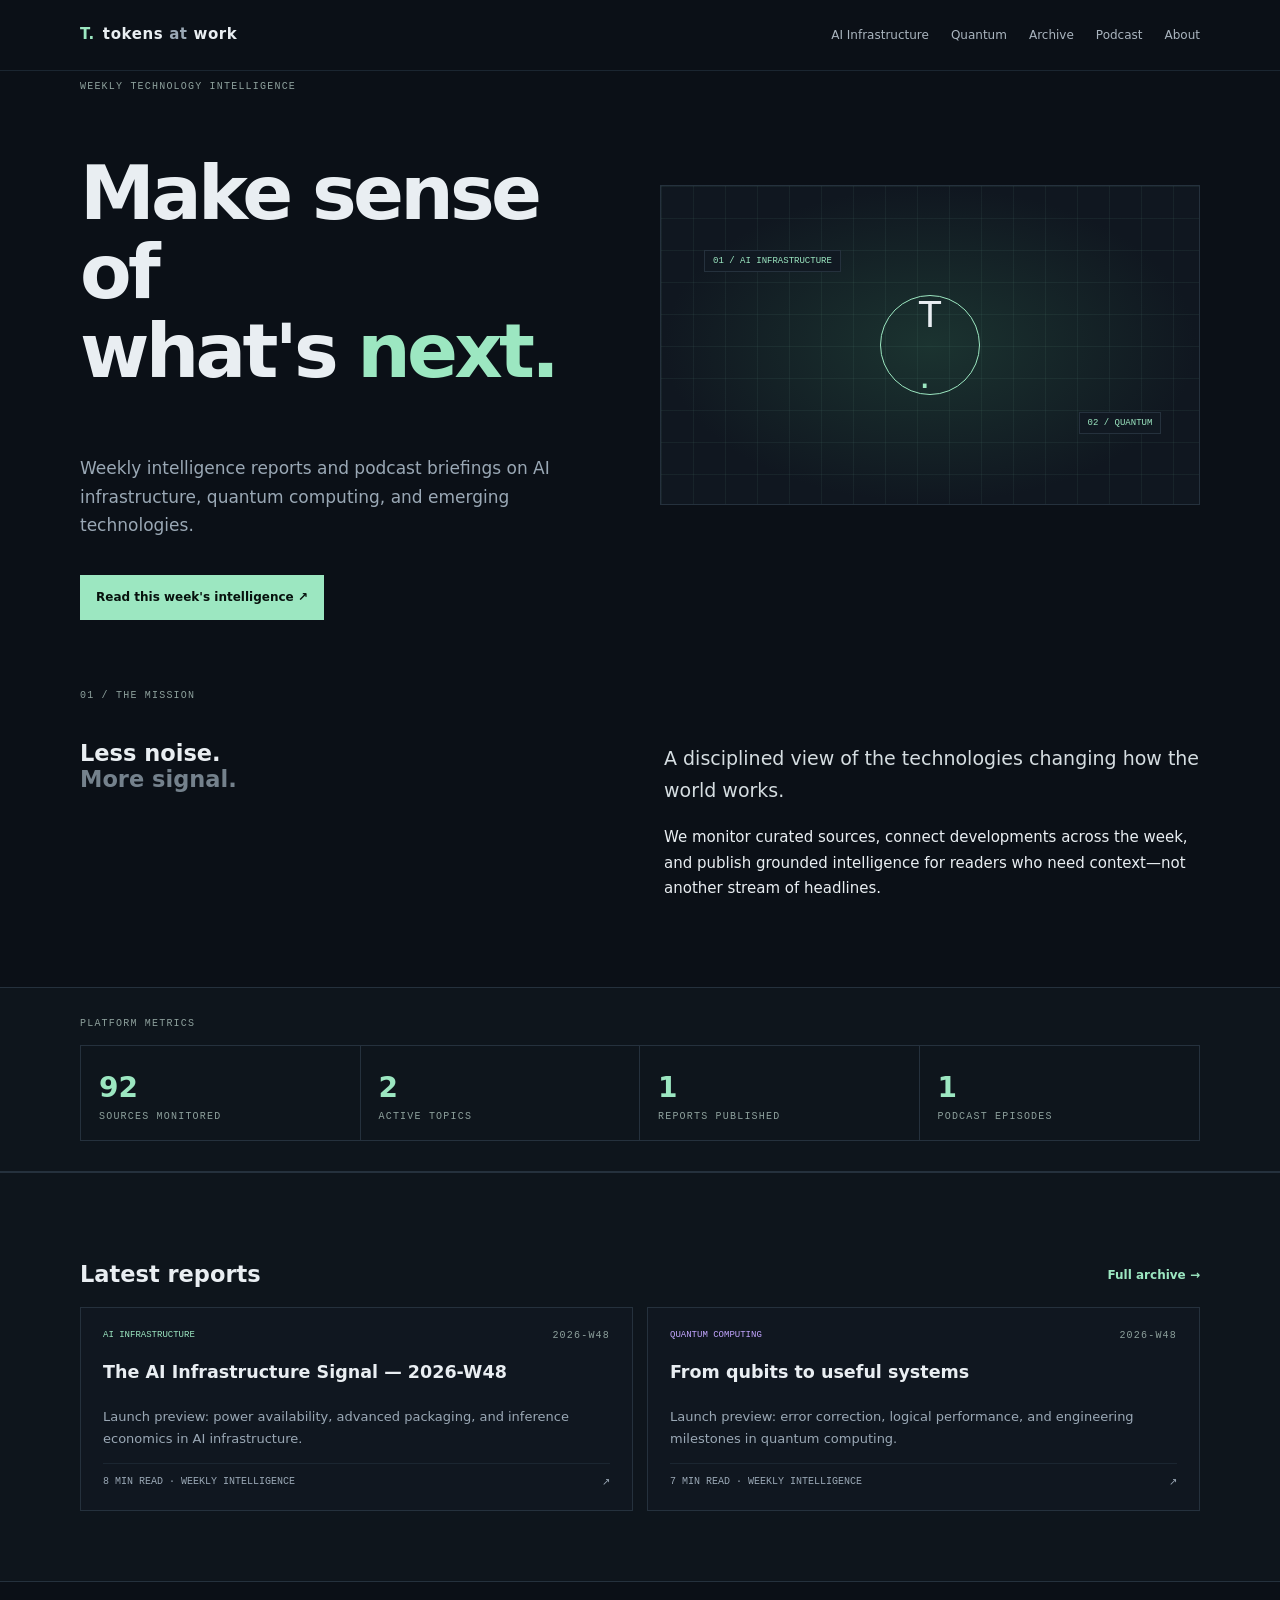
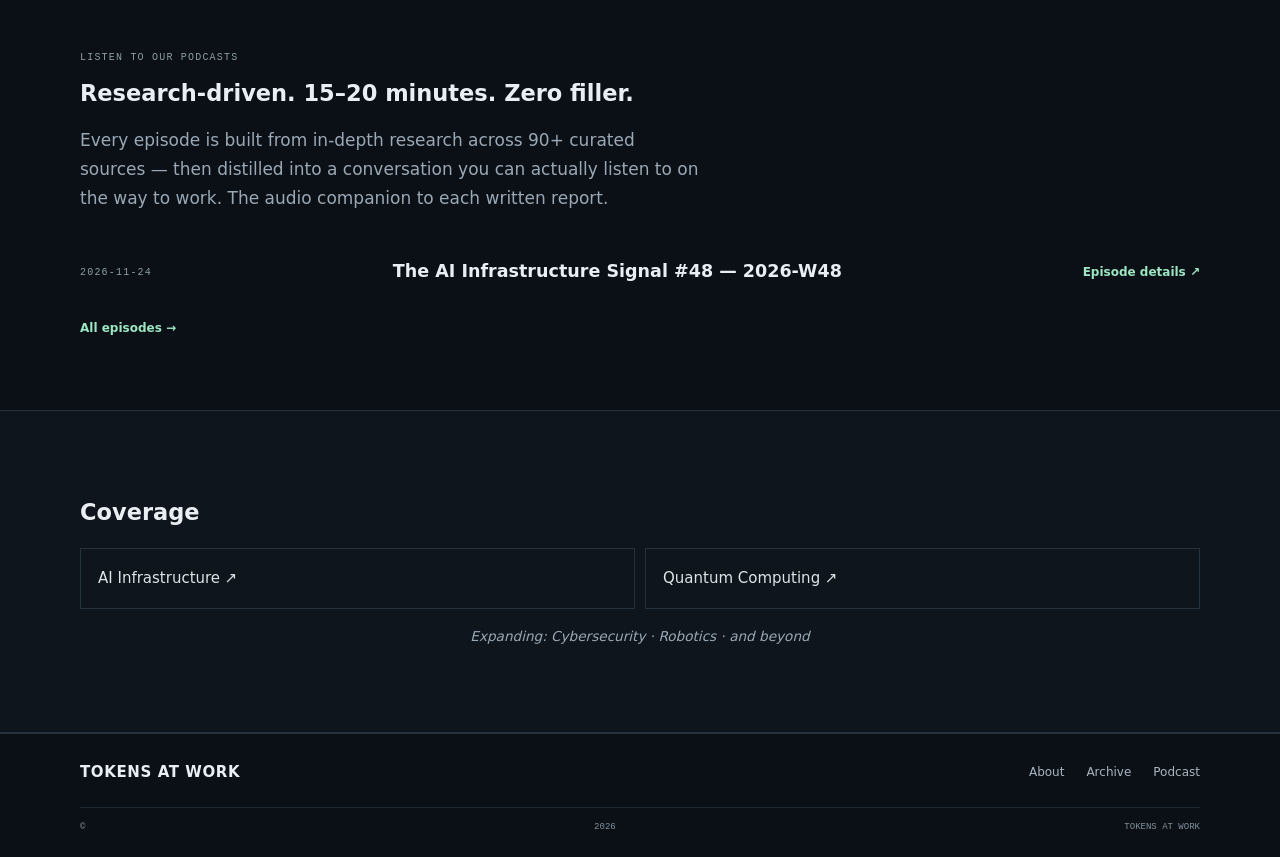
==== commit 4772602d: "Update hero labels + about page with grid visual" ====
--- a/index.html
+++ b/index.html
@@ -37,7 +37,7 @@
       <div class="hero-visual">
         <div class="visual-grid"></div>
         <div class="visual-core">T<span>.</span></div>
-        <span class="signal signal-a">01 / INFRASTRUCTURE</span>
+        <span class="signal signal-a">01 / AI INFRASTRUCTURE</span>
         <span class="signal signal-b">02 / QUANTUM</span>
       </div>
     </section>
@@ -107,4 +107,4 @@
     <div class="container footer-bottom">© <span data-year>2026</span> TOKENS AT WORK</div>
   </footer>
 </body>
-</html>   
+</html>   
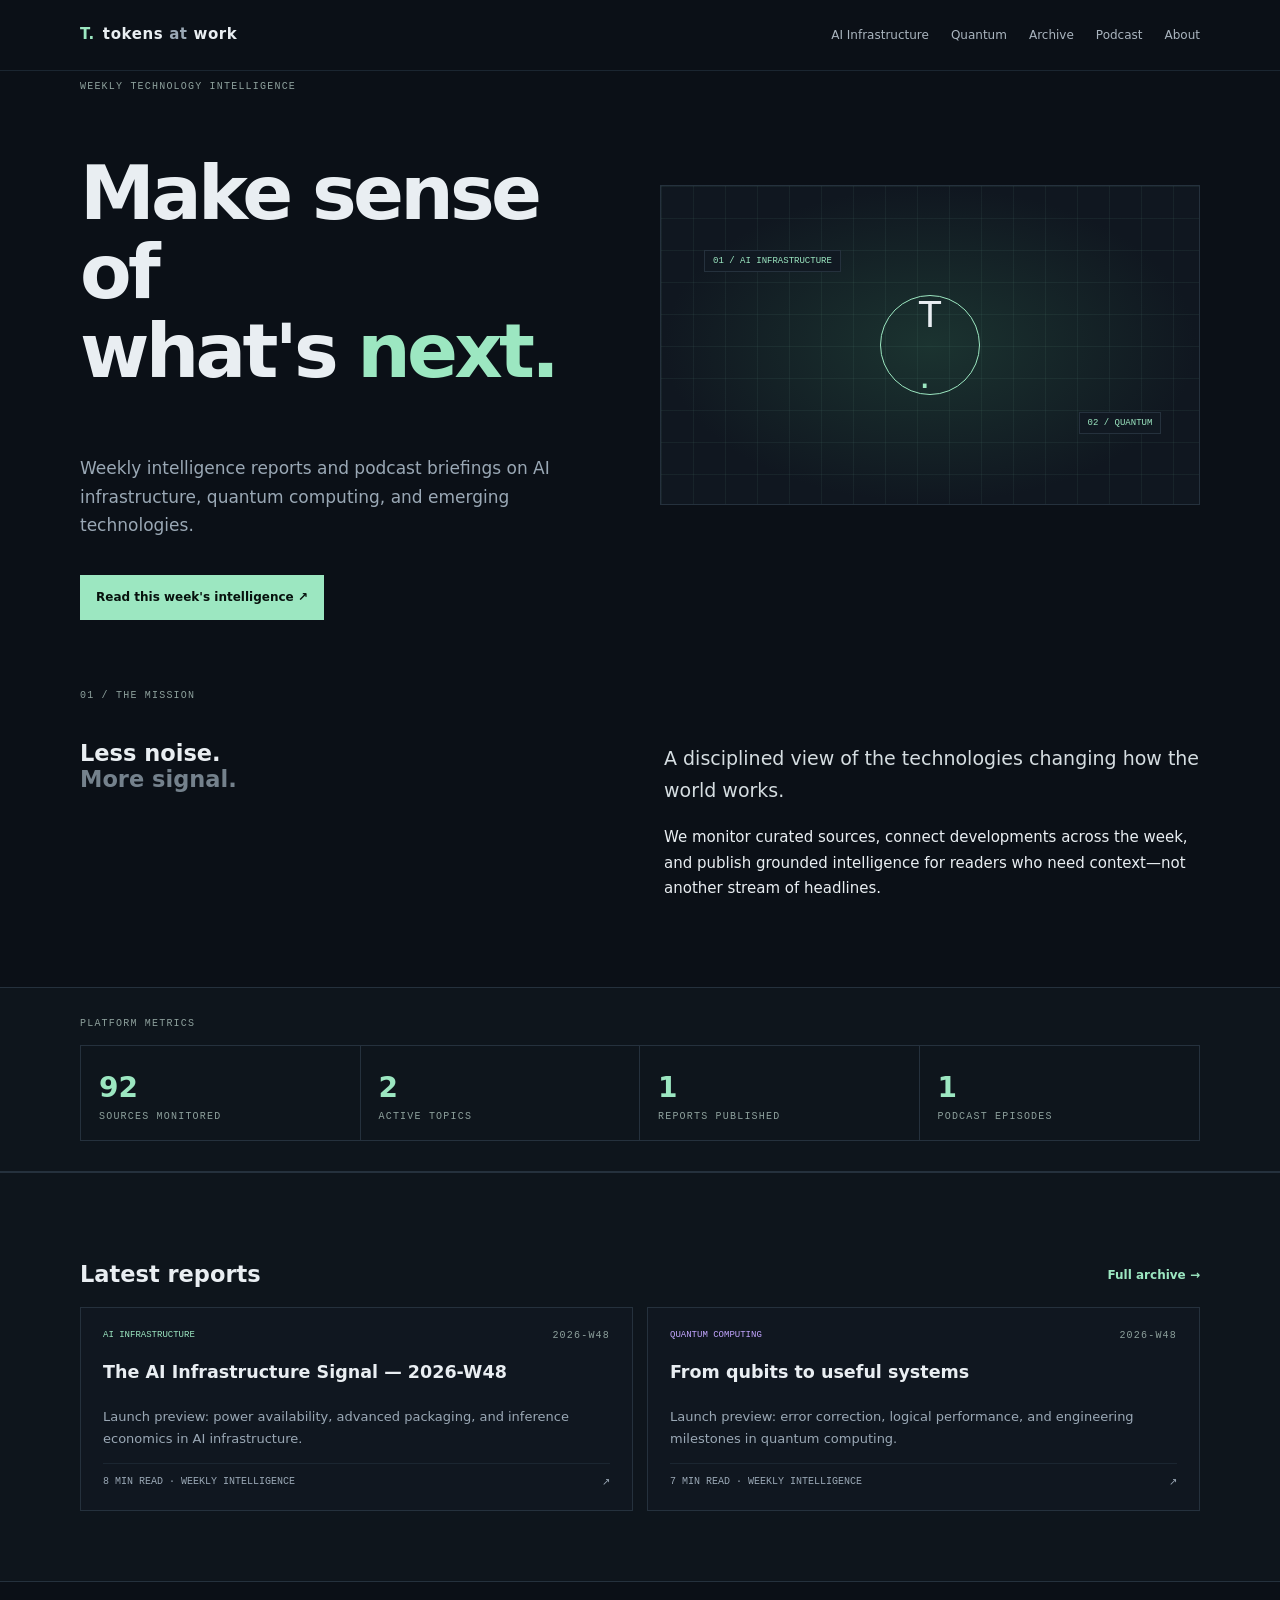
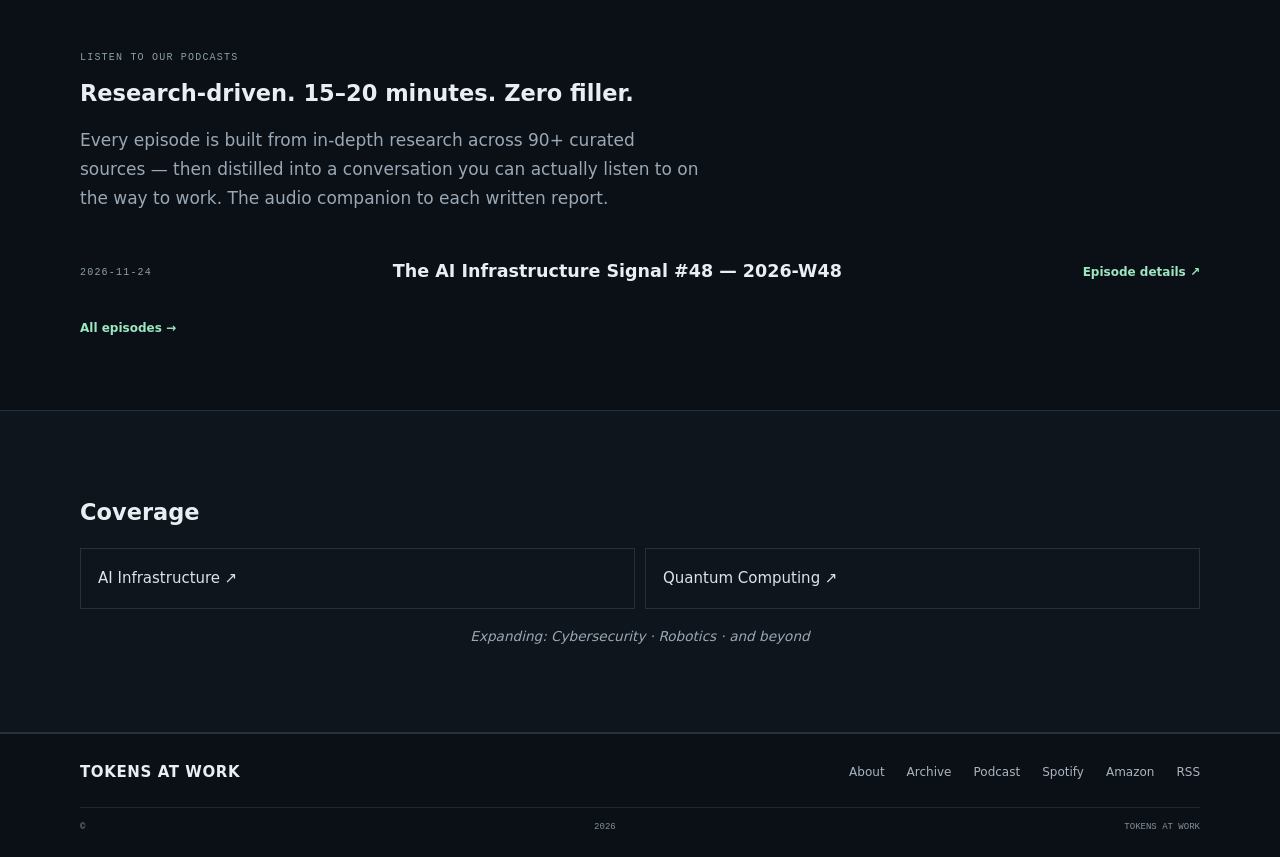
==== commit 76e6dcf2: "Add platform links to footer" ====
--- a/index.html
+++ b/index.html
@@ -95,16 +95,19 @@
     </section>
   </main>
 
-  <footer class="site-footer">
-    <div class="container footer-main">
-      <a class="brand" href="index.html">TOKENS AT WORK</a>
-      <div class="footer-links">
-        <a href="about/index.html">About</a>
-        <a href="archive/index.html">Archive</a>
-        <a href="podcast/index.html">Podcast</a>
-      </div>
+<footer class="site-footer">
+  <div class="container footer-main">
+    <a class="brand" href="index.html">TOKENS AT WORK</a>
+    <div class="footer-links">
+      <a href="about/index.html">About</a>
+      <a href="archive/index.html">Archive</a>
+      <a href="podcast/index.html">Podcast</a>
+      <a href="https://open.spotify.com/show/YOUR_SHOW_ID" target="_blank" rel="noopener">Spotify</a>
+      <a href="https://music.amazon.com/podcasts/a71db7b2-f0c7-4c31-a400-b7e5cb474611/tokens-at-work" target="_blank" rel="noopener">Amazon</a>
+      <a href="https://media.rss.com/tokens-at-work/feed.xml" target="_blank" rel="noopener">RSS</a>
     </div>
-    <div class="container footer-bottom">© <span data-year>2026</span> TOKENS AT WORK</div>
-  </footer>
+  </div>
+  <div class="container footer-bottom">© <span data-year>2026</span> TOKENS AT WORK</div>
+</footer>   
 </body>
 </html>   
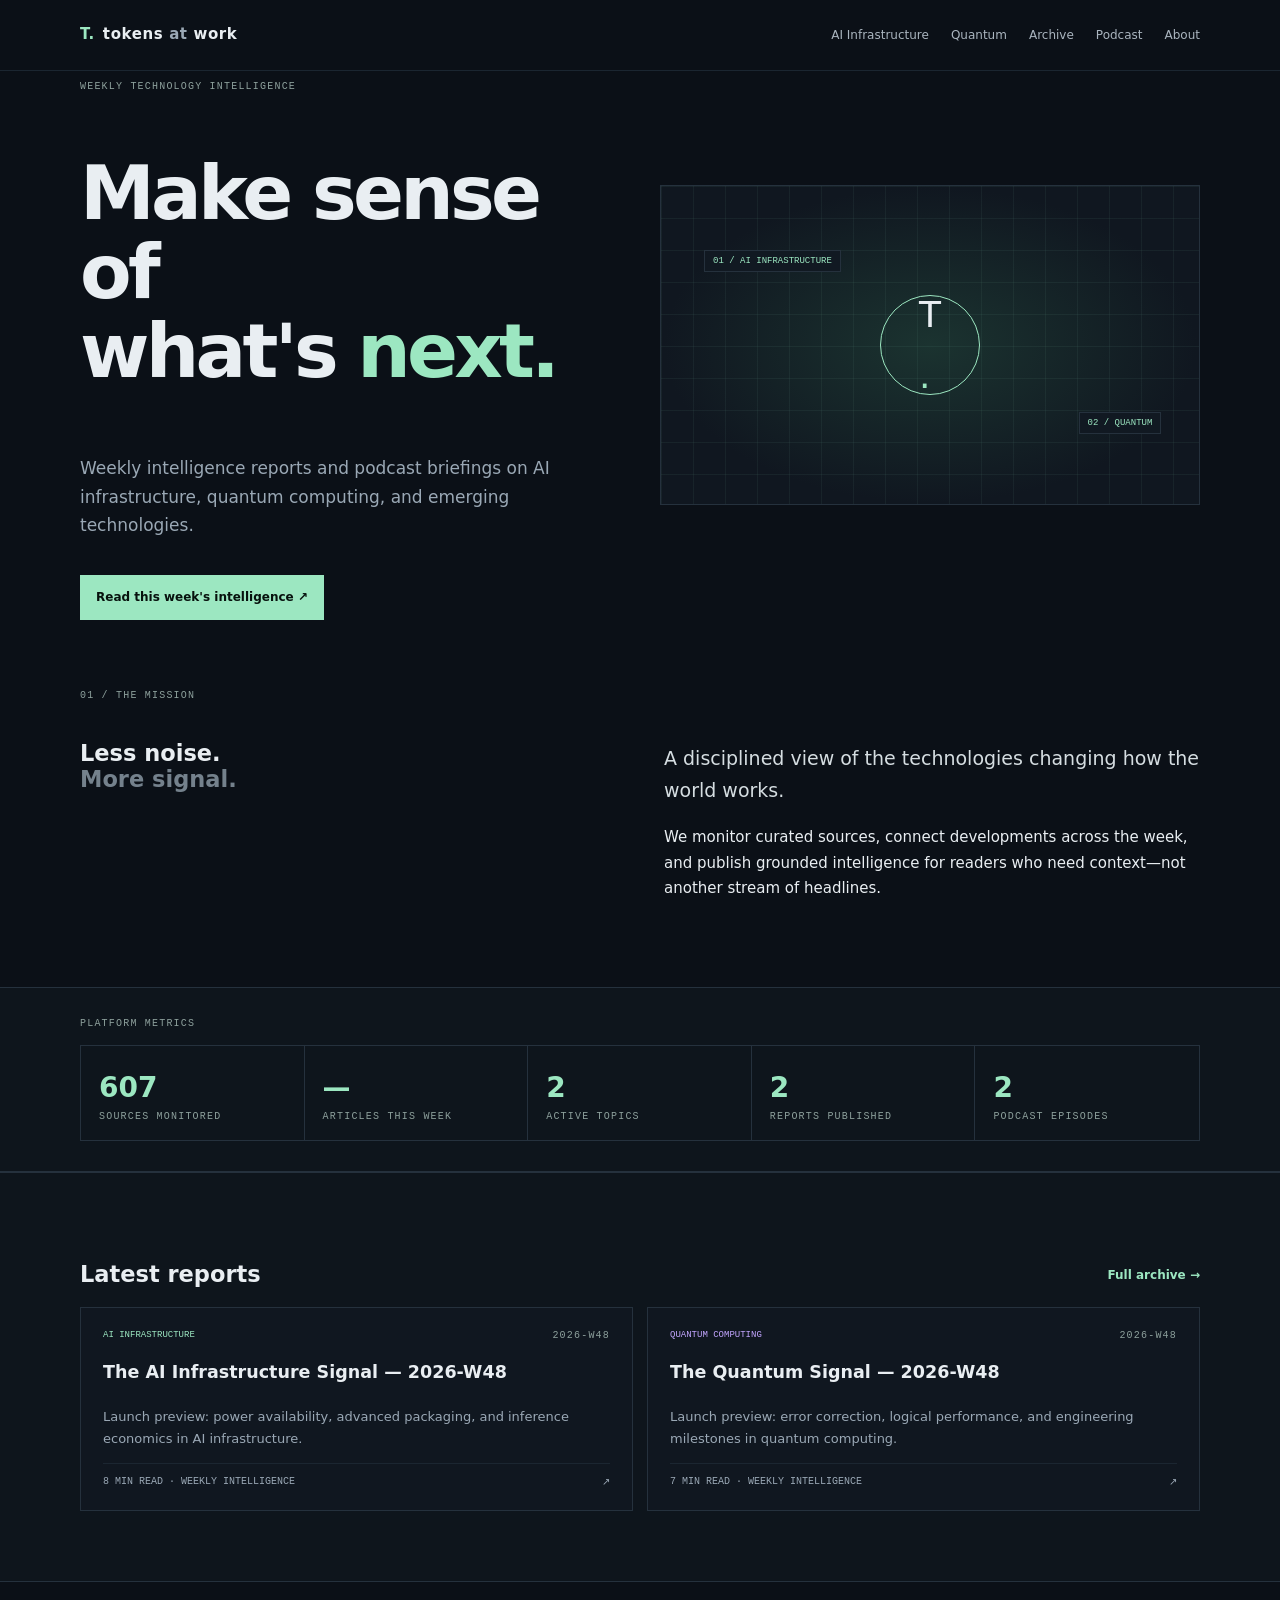
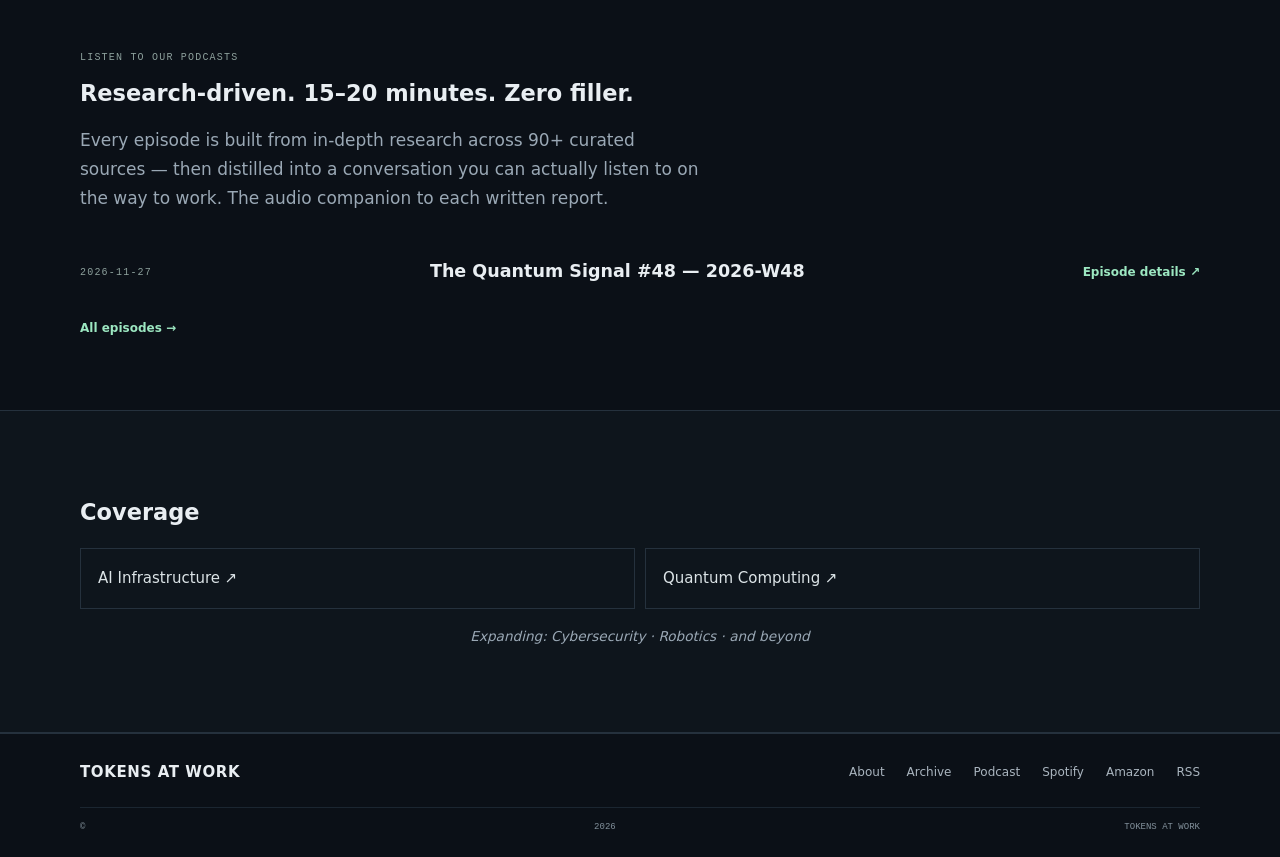
==== commit e71dc871: "Add per-report metrics, 5th homepage metric, updated CSS" ====
--- a/index.html
+++ b/index.html
@@ -56,12 +56,13 @@
     <section class="metrics-section">
       <div class="container">
         <div class="section-kicker">PLATFORM METRICS</div>
-        <div class="metrics-grid">
-          <div class="metric-card"><strong data-metric="sources">80+</strong><span>SOURCES MONITORED</span></div>
-          <div class="metric-card"><strong data-metric="topics">2</strong><span>ACTIVE TOPICS</span></div>
-          <div class="metric-card"><strong data-metric="reports">0</strong><span>REPORTS PUBLISHED</span></div>
-          <div class="metric-card"><strong data-metric="episodes">0</strong><span>PODCAST EPISODES</span></div>
-        </div>
+<div class="metrics-grid">
+  <div class="metric-card"><strong data-metric="sources">—</strong><span>SOURCES MONITORED</span></div>
+  <div class="metric-card"><strong data-metric="articles">—</strong><span>ARTICLES THIS WEEK</span></div>
+  <div class="metric-card"><strong data-metric="topics">—</strong><span>ACTIVE TOPICS</span></div>
+  <div class="metric-card"><strong data-metric="reports">—</strong><span>REPORTS PUBLISHED</span></div>
+  <div class="metric-card"><strong data-metric="episodes">—</strong><span>PODCAST EPISODES</span></div>
+</div>
       </div>
     </section>
 
@@ -102,7 +103,7 @@
       <a href="about/index.html">About</a>
       <a href="archive/index.html">Archive</a>
       <a href="podcast/index.html">Podcast</a>
-      <a href="https://open.spotify.com/show/YOUR_SHOW_ID" target="_blank" rel="noopener">Spotify</a>
+      <a href="https://open.spotify.com/show/3bOcmE7u4HKrQO4NXwn1r5" target="_blank" rel="noopener">Spotify</a>
       <a href="https://music.amazon.com/podcasts/a71db7b2-f0c7-4c31-a400-b7e5cb474611/tokens-at-work" target="_blank" rel="noopener">Amazon</a>
       <a href="https://media.rss.com/tokens-at-work/feed.xml" target="_blank" rel="noopener">RSS</a>
     </div>
--- a/assets/css/styles.css
+++ b/assets/css/styles.css
@@ -136,7 +136,7 @@
 
 .metrics-grid {
   display: grid;
-  grid-template-columns: repeat(4, 1fr);
+  grid-template-columns: repeat(5, 1fr);
   margin-top: 16px;
   border: 1px solid var(--line);
 }
@@ -147,7 +147,7 @@
   flex-direction: column;
   border-right: 1px solid var(--line);
 }
-.metric-card:last-child { border: 0; }
+.metric-card:last-child { border-right: 0; }
 .metric-card strong { font-size: 28px; color: var(--accent); }
 
 .section-heading {
@@ -320,9 +320,36 @@
 .expanding {
   text-align: center;
   font-size: .85rem;
-  color: var(--text-muted, var(--muted));
+  color: var(--muted);
   font-style: italic;
   margin-top: 1rem;
+}
+
+/* --- Per-report metrics --- */
+.report-metrics {
+  display: grid;
+  grid-template-columns: repeat(auto-fit, minmax(140px, 1fr));
+  gap: 1rem;
+  margin: 1.5rem 0 2rem;
+  padding: 1rem 1.25rem;
+  background: var(--surface);
+  border: 1px solid var(--line);
+  border-radius: 8px;
+}
+.report-metric { text-align: center; }
+.report-metric strong {
+  display: block;
+  font-size: 1.3rem;
+  font-weight: 700;
+  color: var(--text);
+  margin-bottom: .25rem;
+}
+.report-metric span {
+  font-size: .65rem;
+  font-family: var(--mono);
+  letter-spacing: .08em;
+  text-transform: uppercase;
+  color: var(--muted);
 }
 
 /* --- Responsive --- */
@@ -336,9 +363,10 @@
   .split-section { grid-template-columns: 1fr; gap: 15px; }
   .report-grid { grid-template-columns: 1fr; }
   .metrics-grid { grid-template-columns: 1fr 1fr; }
-  .metric-card:nth-child(2) { border-right: 0; }
-  .metric-card:nth-child(-n+2) { border-bottom: 1px solid var(--line); }
+  .metric-card { border-bottom: 1px solid var(--line); }
+  .metric-card:nth-child(even) { border-right: 0; }
+  .metric-card:nth-last-child(-n+2) { border-bottom: 0; }
   .topics-grid { grid-template-columns: 1fr; }
   .footer-main { align-items: flex-start; flex-direction: column; }
   .section { padding-block: 48px; }
-}   
+}   
